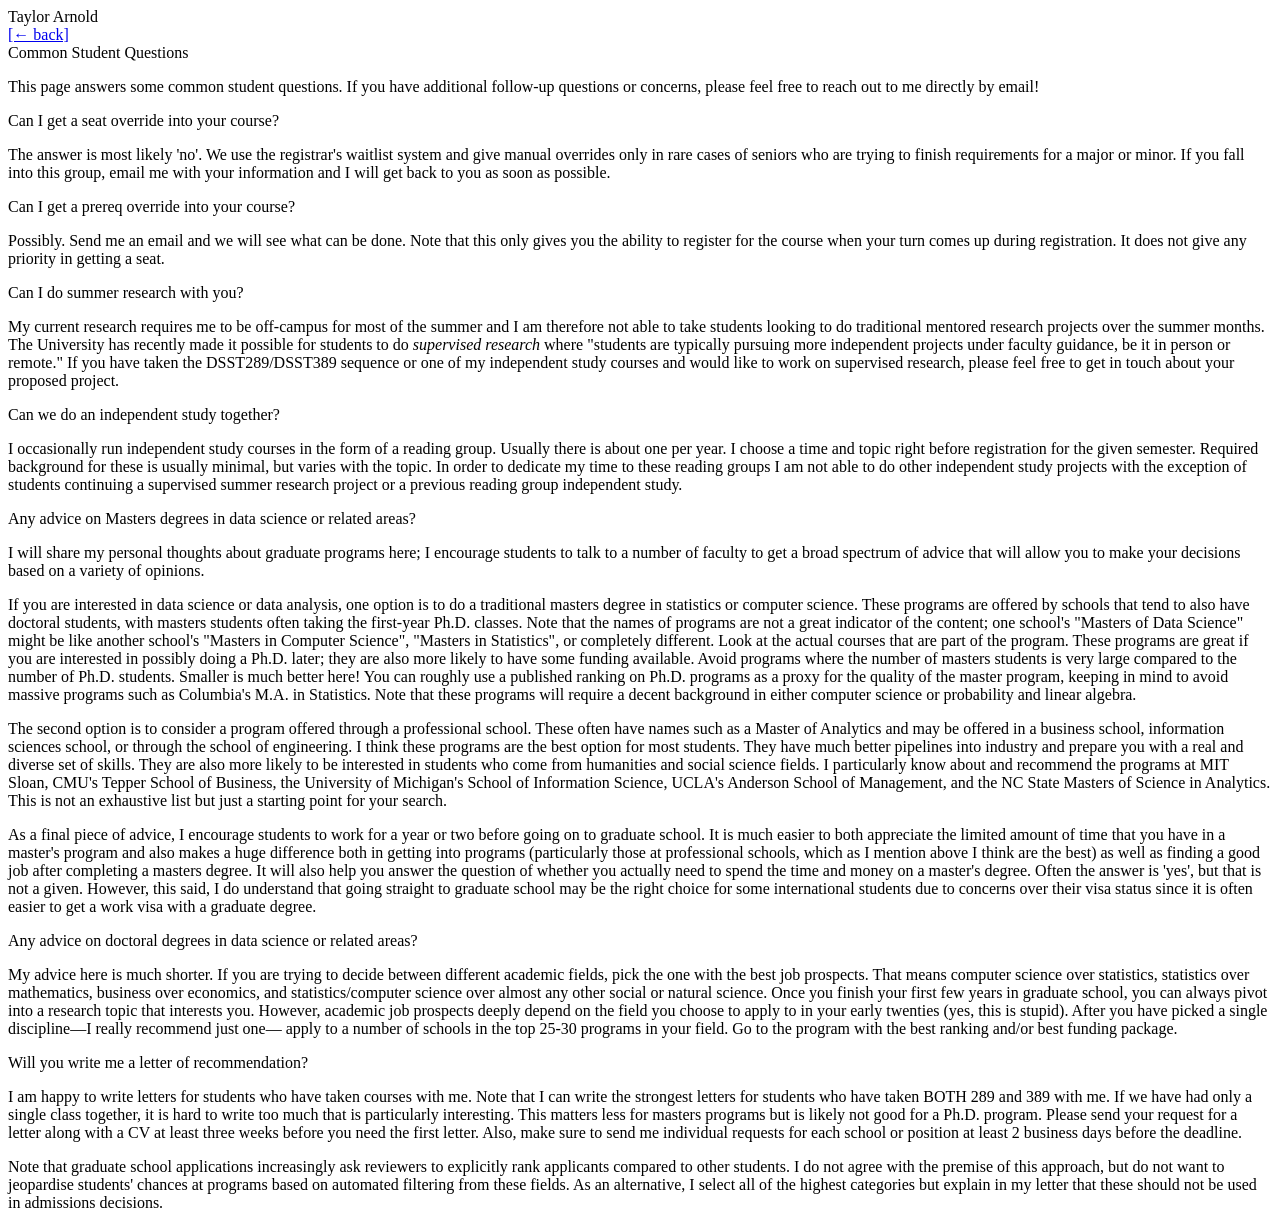
==== teaching.html @ 04e1a1da "Correct publication metadata, author formatting, grants, and teaching page typos" ====
<!DOCTYPE html>
<html lang="en">
  <head>
    <meta charset="utf-8" />

    <link rel="stylesheet" href="css/reset.css">
    <link rel="stylesheet" href="css/site.css">
    <link rel="apple-touch-icon" sizes="180x180" href="icon/apple-touch-icon.png">
    <link rel="icon" type="image/png" sizes="32x32" href="icon/favicon-32x32.png">
    <link rel="icon" type="image/png" sizes="16x16" href="icon/favicon-16x16.png">
    <link rel="manifest" href="icon/site.webmanifest">

    <meta name="viewport" content="width=device-width, initial-scale=1" />
    <meta name="theme-color" content="#000000" />
    <meta
      name="description"
      content="Taylor Arnold"
    />
    <title>Taylor Arnold</title>
</head>
  <body>

    <div id="conteneur">
      <div id="tete">
        <div id="nom">
          Taylor Arnold
        </div>
        <div id="liens">
          <a href="index.html">[&leftarrow; back]</a> &nbsp;
        </div>
        <div id="titre">
          Common Student Questions<br/>
        </div>
      </div>

    <div id="boitedetexte">
      <p class="en">
         This page answers some common student questions. If you have
         additional follow-up questions or concerns, please feel free
         to reach out to me directly by email!
      </p>
    </div>

    <div id="publications">
      <div class="pubtete">
        Can I get a seat override into your course?
      </div>
      <p class="cp">
        The answer is most likely 'no'. We use the registrar's waitlist system
        and give manual overrides only in rare cases of seniors who are trying
        to finish requirements for a major or minor. If you fall into this group,
        email me with your information and I will get back to you as soon as possible.
      </p>
      <div class="pubtete">
        Can I get a prereq override into your course?
      </div>
      <p class="cp">
        Possibly. Send me an email and we will see what can be done. Note that this
        only gives you the ability to register for the course when your turn
        comes up during registration. It does not give any priority in getting a seat.
      </p>      
      <div class="pubtete">
        Can I do summer research with you?
      </div>
      <p class="cp"> 
        My current research requires me to be off-campus for most of the summer and
        I am therefore not able to take students looking to do traditional mentored
        research projects over the summer months. 
        The University has recently made it possible for students to do
        <i>supervised research</i> where "students are typically pursuing more
        independent projects under faculty guidance, be it in person or remote." 
        If you have taken the DSST289/DSST389 sequence or one of my independent
        study courses and would like to work on supervised research, please feel 
        free to get in touch about your proposed project.
      </p>
      <div class="pubtete">
        Can we do an independent study together? 
      </div>
      <p class="cp">
        I occasionally run independent study courses in the form of a reading group.
        Usually there is about one per year. I choose a time and topic right before
        registration for the given semester. Required background for these is usually
        minimal, but varies with the topic. In order to dedicate my time to these
        reading groups I am not able to do other independent study projects with the
        exception of students continuing a supervised summer research project or 
        a previous reading group independent study.
      </p>
      <div class="pubtete">
        Any advice on Masters degrees in data science or related areas?
      </div>
      <p class="cp">
        I will share my personal thoughts about graduate programs here; I encourage
        students to talk to a number of faculty to get a broad spectrum of advice
        that will allow you to make your decisions based on a variety of opinions.
      </p>
      <p class="cp">
        If you are interested in data science or data analysis, one option is to
        do a traditional masters degree in statistics or computer science.
        These programs are offered by schools that tend to also have doctoral 
        students, with masters students often taking the first-year Ph.D. classes.
        Note that the names of programs are not a great indicator of the content;
        one school's "Masters of Data Science" might be like another school's
        "Masters in Computer Science", "Masters in Statistics", or completely
        different. Look at the actual courses that are part of the program. These
        programs are great if you are interested in possibly doing a Ph.D. later;
        they are also more likely to have some funding available. Avoid programs
        where the number of masters students is very large compared to the number
        of Ph.D. students. Smaller is much better here! You can roughly use a 
        published ranking on Ph.D. programs as a proxy for the quality of the
        master program, keeping in mind to avoid massive programs such as Columbia's 
        M.A. in Statistics. Note that these programs will require a decent background
        in either computer science or probability and linear algebra.
      </p>
      <p class="cp">
        The second option is to consider a program offered through a professional
        school. These often have names such as a Master of Analytics and may be
        offered in a business school, information sciences school, or through
        the school of engineering. I think these programs are the best option for
        most students. They have much better pipelines into industry and prepare
        you with a real and diverse set of skills. They are also more likely to be
        interested in students who come from humanities and social science fields.
        I particularly know about and recommend the programs at MIT Sloan, CMU's
        Tepper School of Business, the University of Michigan's School of Information
        Science, UCLA's Anderson School of Management, and the NC State Masters of 
        Science in Analytics. This is not an exhaustive list but just a starting point
        for your search.
      </p>
      <p class="cp">
        As a final piece of advice, I encourage students to work for a year or two
        before going on to graduate school. It is much easier to
        both appreciate the limited amount of time that you have in a master's program
        and also makes a huge difference both in getting into programs (particularly
        those at professional schools, which as I mention above I think are the best)
        as well as finding a good job after completing a masters degree. It will also
        help you answer the question of whether you actually need to spend the time 
        and money on a master's degree. Often the answer is 'yes', but that is not a
        given. However, this said, I do understand that going straight to graduate
        school may be the right choice for some international students due to concerns
        over their visa status since it is often easier to get a work visa with a 
        graduate degree.
      </p>
       <div class="pubtete">
        Any advice on doctoral degrees in data science or related areas?
      </div>
      <p class="cp">
        My advice here is much shorter. If you are trying to decide between 
        different academic fields, pick the one with the best job prospects. That
        means computer science over statistics, statistics over mathematics,
        business over economics, and
        statistics/computer science over almost any other social or natural science.
        Once you finish your first few years in graduate school, you can always
        pivot into a research topic that interests you. However, academic job
        prospects deeply depend on the field you choose to apply to in your early
        twenties (yes, this is
        stupid). After you have picked a single discipline&mdash;I really recommend
        just one&mdash;
        apply to a number of schools in the top 25-30 programs in your field. Go to the
        program with the best ranking and/or best funding package.
      </p>
      <div class="pubtete">
        Will you write me a letter of recommendation?
      </div>
      <p class="cp">
        I am happy to write letters for students who have taken courses with me. 
        Note that I can write the strongest letters for students who have taken
        BOTH 289 and 389 with me. If we have had only a single class together, it
        is hard to write too much that is particularly interesting.
        This matters less for masters programs but is likely not good for a Ph.D.
        program. Please send your
        request for a letter along with a CV at least three weeks before you need
        the first letter. Also, make sure to send me individual requests for each
        school or position at least 2 business days before the deadline.
      </p>
      <p class="cp">
        Note that graduate school applications increasingly ask reviewers to 
        explicitly rank applicants compared to other students. I do not agree
        with the premise of this approach, but do not want to jeopardise students'
        chances at programs based on automated filtering from these fields. As 
        an alternative, I select all of the highest categories but explain in 
        my letter that these should not be used in admissions decisions.
      </p>
   </div>
   </div>

  </body>
</html>
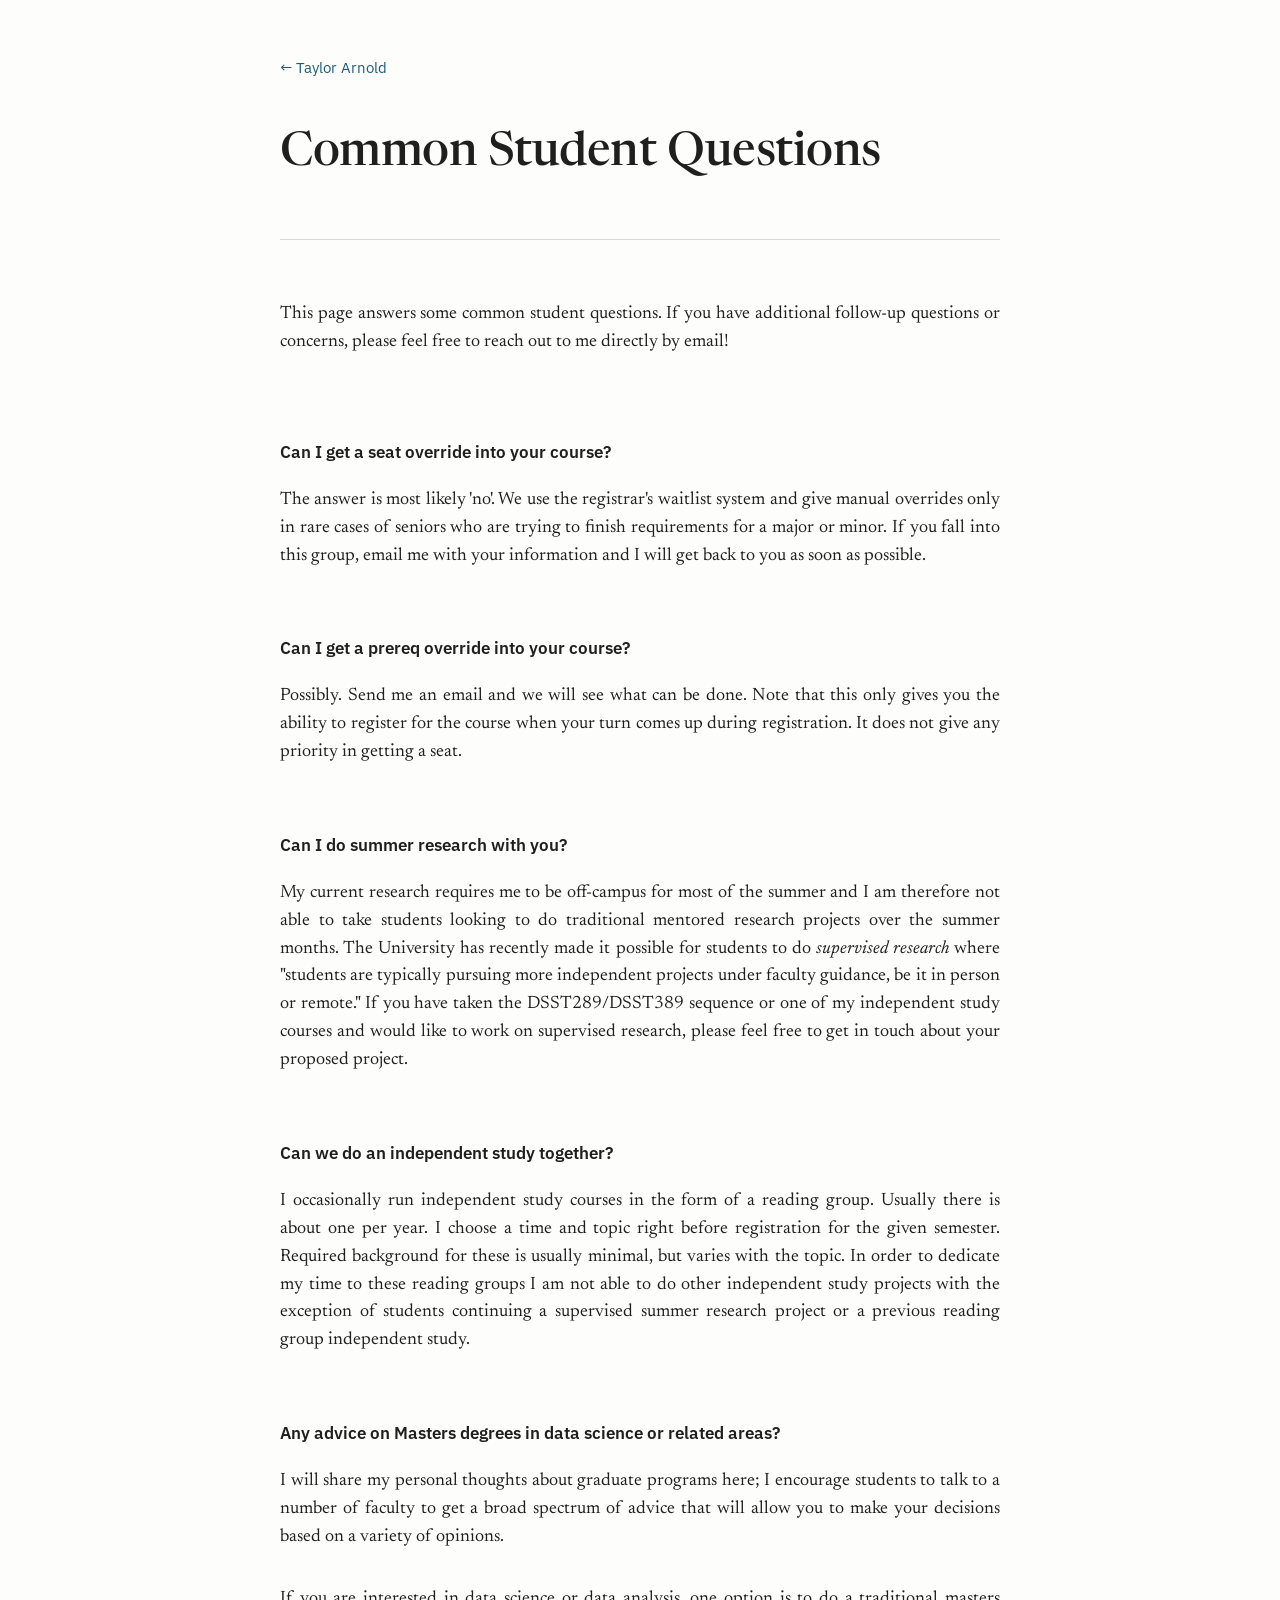
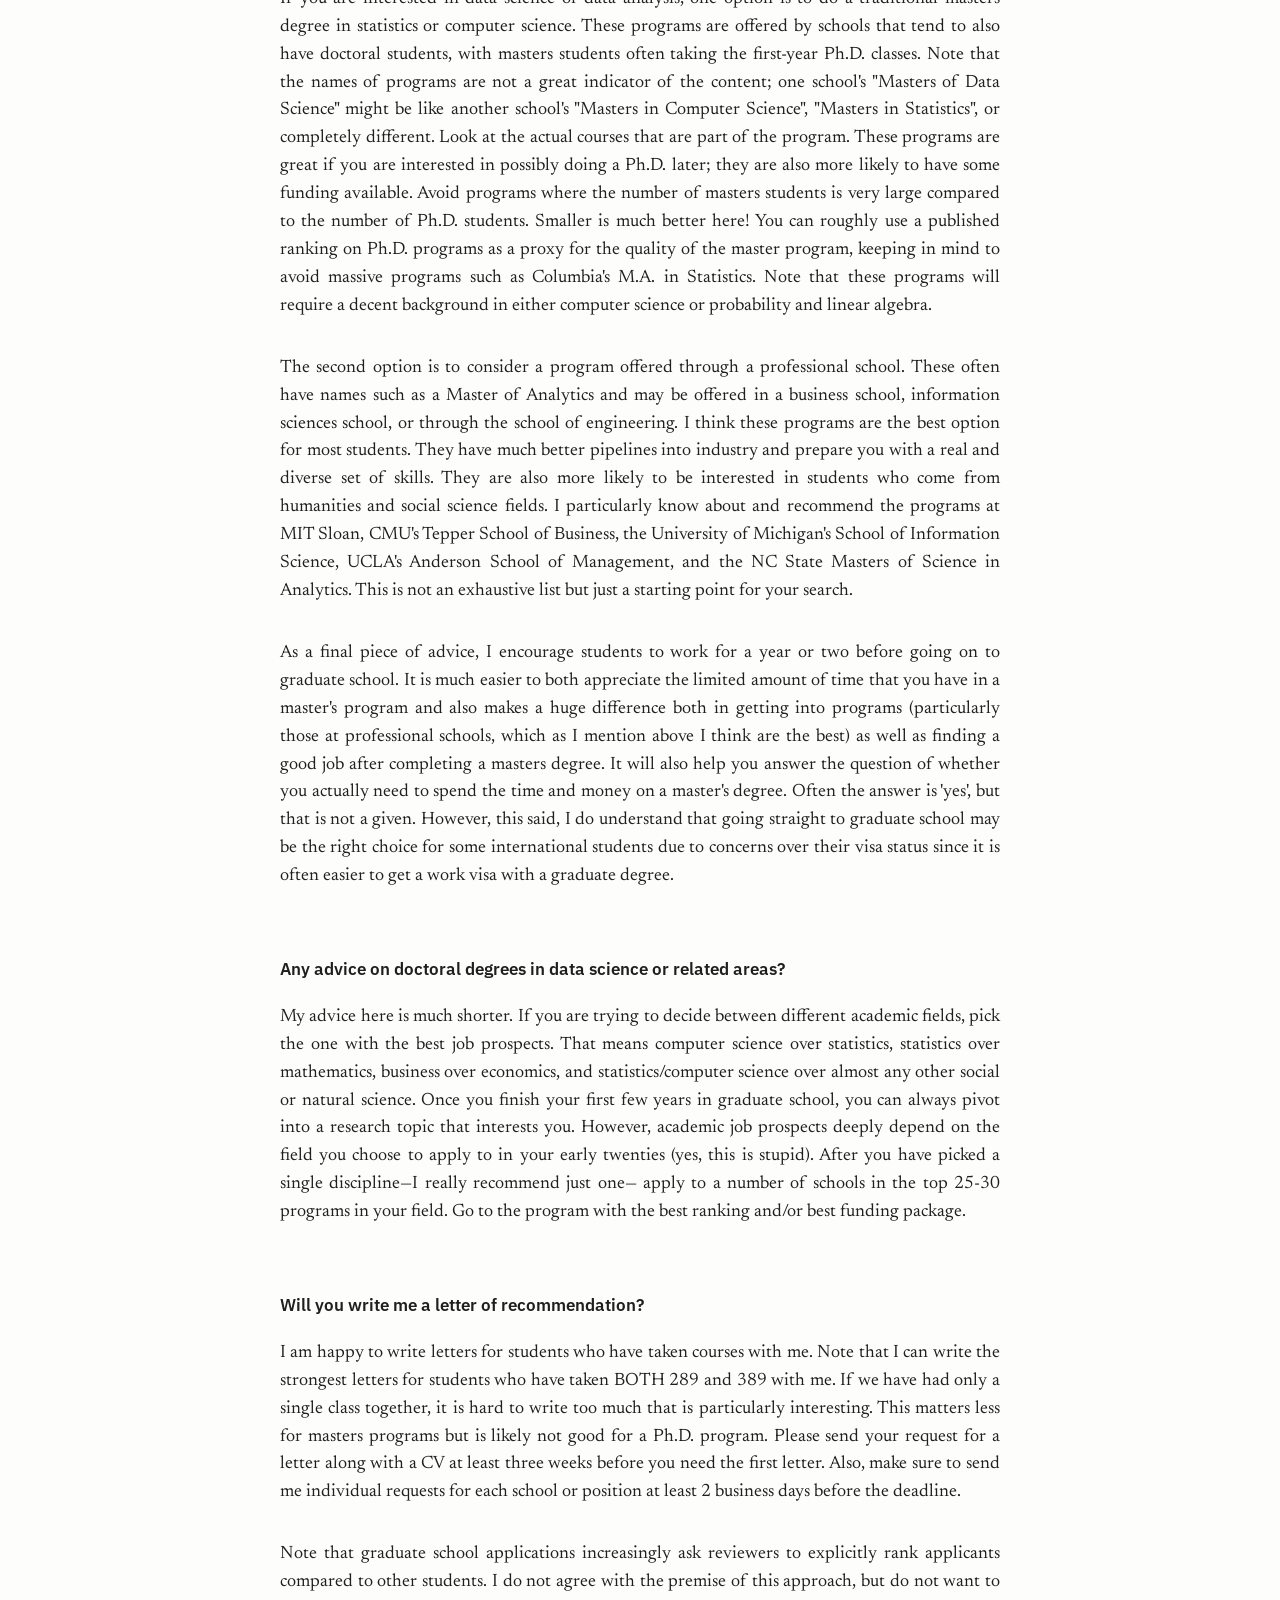
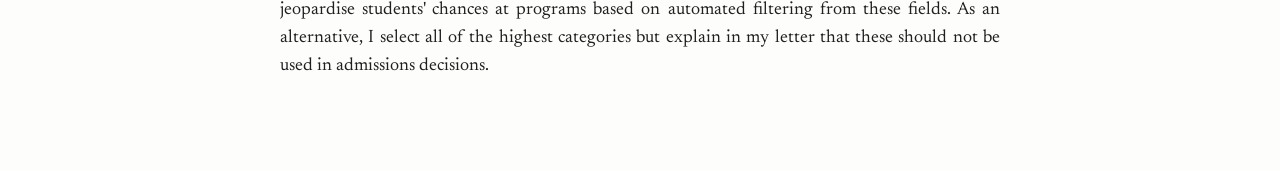
==== commit 550f381a: "auto update" ====
--- a/teaching.html
+++ b/teaching.html
@@ -2,67 +2,55 @@
 <html lang="en">
   <head>
     <meta charset="utf-8" />
+    <meta name="viewport" content="width=device-width, initial-scale=1" />
+    <title>Student FAQ · Taylor Arnold</title>
+    <meta name="description" content="Answers to common student questions for Taylor Arnold, University of Richmond." />
+    <meta name="theme-color" content="#1d5c7a" />
 
     <link rel="stylesheet" href="css/reset.css">
     <link rel="stylesheet" href="css/site.css">
+    <link rel="preconnect" href="https://fonts.googleapis.com">
+    <link rel="preconnect" href="https://fonts.gstatic.com" crossorigin>
+    <link href="https://fonts.googleapis.com/css2?family=IBM+Plex+Sans:wght@400;500;600&family=Newsreader:ital,opsz,wght@0,6..72,400;0,6..72,500;0,6..72,600;1,6..72,400&display=swap" rel="stylesheet">
     <link rel="apple-touch-icon" sizes="180x180" href="icon/apple-touch-icon.png">
     <link rel="icon" type="image/png" sizes="32x32" href="icon/favicon-32x32.png">
     <link rel="icon" type="image/png" sizes="16x16" href="icon/favicon-16x16.png">
     <link rel="manifest" href="icon/site.webmanifest">
-
-    <meta name="viewport" content="width=device-width, initial-scale=1" />
-    <meta name="theme-color" content="#000000" />
-    <meta
-      name="description"
-      content="Taylor Arnold"
-    />
-    <title>Taylor Arnold</title>
-</head>
+  </head>
   <body>
 
-    <div id="conteneur">
-      <div id="tete">
-        <div id="nom">
-          Taylor Arnold
-        </div>
-        <div id="liens">
-          <a href="index.html">[&leftarrow; back]</a> &nbsp;
-        </div>
-        <div id="titre">
-          Common Student Questions<br/>
-        </div>
-      </div>
+  <div id="page">
 
-    <div id="boitedetexte">
-      <p class="en">
+    <header id="head">
+      <div class="back"><a href="index.html">&larr; Taylor Arnold</a></div>
+      <h1>Common Student Questions</h1>
+    </header>
+
+    <div class="section">
+      <p>
          This page answers some common student questions. If you have
          additional follow-up questions or concerns, please feel free
          to reach out to me directly by email!
       </p>
     </div>
 
-    <div id="publications">
-      <div class="pubtete">
-        Can I get a seat override into your course?
-      </div>
-      <p class="cp">
+    <div class="section">
+
+      <h3>Can I get a seat override into your course?</h3>
+      <p>
         The answer is most likely 'no'. We use the registrar's waitlist system
         and give manual overrides only in rare cases of seniors who are trying
         to finish requirements for a major or minor. If you fall into this group,
         email me with your information and I will get back to you as soon as possible.
       </p>
-      <div class="pubtete">
-        Can I get a prereq override into your course?
-      </div>
-      <p class="cp">
+      <h3>Can I get a prereq override into your course?</h3>
+      <p>
         Possibly. Send me an email and we will see what can be done. Note that this
         only gives you the ability to register for the course when your turn
         comes up during registration. It does not give any priority in getting a seat.
       </p>      
-      <div class="pubtete">
-        Can I do summer research with you?
-      </div>
-      <p class="cp"> 
+      <h3>Can I do summer research with you?</h3>
+      <p> 
         My current research requires me to be off-campus for most of the summer and
         I am therefore not able to take students looking to do traditional mentored
         research projects over the summer months. 
@@ -73,10 +61,8 @@
         study courses and would like to work on supervised research, please feel 
         free to get in touch about your proposed project.
       </p>
-      <div class="pubtete">
-        Can we do an independent study together? 
-      </div>
-      <p class="cp">
+      <h3>Can we do an independent study together?</h3>
+      <p>
         I occasionally run independent study courses in the form of a reading group.
         Usually there is about one per year. I choose a time and topic right before
         registration for the given semester. Required background for these is usually
@@ -85,15 +71,13 @@
         exception of students continuing a supervised summer research project or 
         a previous reading group independent study.
       </p>
-      <div class="pubtete">
-        Any advice on Masters degrees in data science or related areas?
-      </div>
-      <p class="cp">
+      <h3>Any advice on Masters degrees in data science or related areas?</h3>
+      <p>
         I will share my personal thoughts about graduate programs here; I encourage
         students to talk to a number of faculty to get a broad spectrum of advice
         that will allow you to make your decisions based on a variety of opinions.
       </p>
-      <p class="cp">
+      <p>
         If you are interested in data science or data analysis, one option is to
         do a traditional masters degree in statistics or computer science.
         These programs are offered by schools that tend to also have doctoral 
@@ -111,7 +95,7 @@
         M.A. in Statistics. Note that these programs will require a decent background
         in either computer science or probability and linear algebra.
       </p>
-      <p class="cp">
+      <p>
         The second option is to consider a program offered through a professional
         school. These often have names such as a Master of Analytics and may be
         offered in a business school, information sciences school, or through
@@ -125,7 +109,7 @@
         Science in Analytics. This is not an exhaustive list but just a starting point
         for your search.
       </p>
-      <p class="cp">
+      <p>
         As a final piece of advice, I encourage students to work for a year or two
         before going on to graduate school. It is much easier to
         both appreciate the limited amount of time that you have in a master's program
@@ -139,10 +123,8 @@
         over their visa status since it is often easier to get a work visa with a 
         graduate degree.
       </p>
-       <div class="pubtete">
-        Any advice on doctoral degrees in data science or related areas?
-      </div>
-      <p class="cp">
+       <h3>Any advice on doctoral degrees in data science or related areas?</h3>
+      <p>
         My advice here is much shorter. If you are trying to decide between 
         different academic fields, pick the one with the best job prospects. That
         means computer science over statistics, statistics over mathematics,
@@ -157,10 +139,8 @@
         apply to a number of schools in the top 25-30 programs in your field. Go to the
         program with the best ranking and/or best funding package.
       </p>
-      <div class="pubtete">
-        Will you write me a letter of recommendation?
-      </div>
-      <p class="cp">
+      <h3>Will you write me a letter of recommendation?</h3>
+      <p>
         I am happy to write letters for students who have taken courses with me. 
         Note that I can write the strongest letters for students who have taken
         BOTH 289 and 389 with me. If we have had only a single class together, it
@@ -171,7 +151,7 @@
         the first letter. Also, make sure to send me individual requests for each
         school or position at least 2 business days before the deadline.
       </p>
-      <p class="cp">
+      <p>
         Note that graduate school applications increasingly ask reviewers to 
         explicitly rank applicants compared to other students. I do not agree
         with the premise of this approach, but do not want to jeopardise students'
@@ -179,8 +159,9 @@
         an alternative, I select all of the highest categories but explain in 
         my letter that these should not be used in admissions decisions.
       </p>
-   </div>
-   </div>
+    </div>
+
+  </div>
 
   </body>
 </html>
--- a/css/site.css
+++ b/css/site.css
@@ -0,0 +1,382 @@
+/****** Main site styles ***************/
+
+:root {
+  --body-font: "Newsreader", Georgia, "Times New Roman", serif;
+  --ui-font: "IBM Plex Sans", "Helvetica Neue", Arial, sans-serif;
+  --bg: #fdfdfb;
+  --ink: #1f1f1f;
+  --soft: #3d3d3d;
+  --muted: #6b6b6b;
+  --accent: #1d5c7a;
+  --accent-hover: #0f3a4f;
+  --rule: #dcdcd6;
+  --wash: #f1f4f5;
+  --page-width: 720px;
+}
+
+@media (prefers-color-scheme: dark) {
+  :root:not([data-theme="light"]) {
+    --bg: #16181a;
+    --ink: #e6e4df;
+    --soft: #cfcdc8;
+    --muted: #9a9892;
+    --accent: #7fb8d4;
+    --accent-hover: #b4d8ea;
+    --rule: #34373a;
+    --wash: #1f2427;
+  }
+}
+
+:root[data-theme="dark"] {
+  --bg: #16181a;
+  --ink: #e6e4df;
+  --soft: #cfcdc8;
+  --muted: #9a9892;
+  --accent: #7fb8d4;
+  --accent-hover: #b4d8ea;
+  --rule: #34373a;
+  --wash: #1f2427;
+}
+
+body {
+  font-family: var(--body-font);
+  font-size: 18px;
+  line-height: 1.55;
+  color: var(--ink);
+  background: var(--bg);
+  -webkit-font-smoothing: antialiased;
+  font-optical-sizing: auto;
+}
+
+a:link, a:visited {
+  text-decoration: none;
+  color: var(--accent);
+  transition: color 0.2s;
+}
+
+a:hover {
+  color: var(--accent-hover);
+  text-decoration: underline;
+  text-underline-offset: 0.15em;
+}
+
+i, em {
+  font-style: italic;
+}
+
+b, strong {
+  font-weight: 600;
+}
+
+sup {
+  font-size: smaller;
+  vertical-align: super;
+  line-height: 0;
+}
+
+/****** Layout ***************/
+
+#page {
+  max-width: var(--page-width);
+  margin: 0 auto;
+  padding: 48px 24px 64px 24px;
+}
+
+/****** Header ***************/
+
+#head {
+  font-family: var(--ui-font);
+  padding-bottom: 1.5em;
+  border-bottom: 1px solid var(--rule);
+}
+
+#head .head-row {
+  display: flex;
+  align-items: center;
+  justify-content: space-between;
+  gap: 1.5em;
+}
+
+#head .portrait {
+  width: 128px;
+  height: 128px;
+  flex: 0 0 128px;
+  border-radius: 6px;
+  border: 1px solid var(--rule);
+  object-fit: cover;
+  display: block;
+}
+
+#head h1 {
+  font-family: var(--body-font);
+  font-size: 2.6em;
+  font-weight: 500;
+  line-height: 1.1;
+  letter-spacing: -0.01em;
+  font-variation-settings: "opsz" 72;
+}
+
+#head .roles {
+  padding-top: 0.6em;
+  font-size: 1em;
+  line-height: 1.45;
+  color: var(--soft);
+}
+
+#head nav {
+  padding-top: 1.1em;
+  font-size: 0.85em;
+  line-height: 1.8;
+}
+
+#head nav a {
+  white-space: nowrap;
+  margin-right: 1.1em;
+}
+
+#head nav a:last-child {
+  margin-right: 0;
+}
+
+#head nav .nav-row + .nav-row {
+  padding-top: 0.15em;
+}
+
+#head nav .nav-external {
+  font-size: 0.92em;
+}
+
+#head nav .nav-external a:link,
+#head nav .nav-external a:visited {
+  color: var(--muted);
+}
+
+#head nav .nav-external a:hover {
+  color: var(--accent);
+}
+
+#head .back {
+  font-size: 0.85em;
+  padding-bottom: 1.2em;
+}
+
+/****** Sections ***************/
+
+.section {
+  padding-top: 2.4em;
+}
+
+.section h2 {
+  font-family: var(--body-font);
+  font-size: 1.55em;
+  font-weight: 500;
+  line-height: 1.2;
+  letter-spacing: -0.005em;
+  font-variation-settings: "opsz" 48;
+  color: var(--ink);
+  border-top: 1px solid var(--rule);
+  padding-top: 0.7em;
+  padding-bottom: 0.6em;
+}
+
+.section h3 {
+  font-family: var(--ui-font);
+  font-size: 0.95em;
+  font-weight: 600;
+  color: var(--ink);
+  padding-top: 1.8em;
+  padding-bottom: 0.2em;
+}
+
+.section h3:first-of-type {
+  padding-top: 0.2em;
+}
+
+.section p {
+  padding-bottom: 0.9em;
+}
+
+.section p {
+  text-align: justify;
+  hyphens: auto;
+}
+
+.themes .selected,
+.cites li {
+  text-align: left;
+  hyphens: manual;
+}
+
+
+.section p:last-child {
+  padding-bottom: 0;
+}
+
+/****** Lead call-out ***************/
+
+.callout {
+  padding: 1em 1.2em 1.1em 1.2em;
+  background: var(--wash);
+  border-left: 3px solid var(--accent);
+  border-radius: 0 4px 4px 0;
+}
+
+.callout h2 {
+  font-family: var(--ui-font);
+  font-size: 0.8em;
+  font-weight: 600;
+  letter-spacing: 0.09em;
+  text-transform: uppercase;
+  font-variation-settings: normal;
+  color: var(--muted);
+  border-top: none;
+  padding-top: 0;
+  padding-bottom: 0.5em;
+}
+
+.callout p {
+  color: var(--ink);
+}
+
+/****** Research themes ***************/
+
+.themes {
+  list-style: none;
+}
+
+.themes > li {
+  padding-top: 1.5em;
+}
+
+.themes > li:first-child {
+  padding-top: 0;
+}
+
+.themes .name {
+  font-family: var(--ui-font);
+  font-weight: 600;
+  font-size: 1em;
+  line-height: 1.3;
+  padding: 0;
+}
+
+.themes .fields {
+  font-family: var(--ui-font);
+  font-size: 0.78em;
+  letter-spacing: 0.03em;
+  color: var(--muted);
+  padding-bottom: 0.35em;
+}
+
+.themes .selected {
+  padding-top: 0.3em;
+  font-size: 0.9em;
+  line-height: 1.5;
+  color: var(--soft);
+}
+
+.themes .selected .label {
+  font-family: var(--ui-font);
+  font-size: 0.85em;
+  font-weight: 500;
+  color: var(--muted);
+}
+
+/****** Publication lists ***************/
+
+.cites {
+  list-style: none;
+}
+
+.cites li {
+  padding: 0.55em 0 0.55em 1.2em;
+  text-indent: -1.2em;
+  font-size: 0.93em;
+  line-height: 1.45;
+  color: var(--soft);
+  scroll-margin-top: 1em;
+  transition: background-color 0.6s;
+}
+
+.cites .doi {
+  hyphens: none;
+  overflow-wrap: anywhere;
+}
+
+.cites li:target {
+  background: var(--wash);
+}
+
+.cites .links a {
+  display: inline-block;
+  font-family: var(--ui-font);
+  font-size: 0.68em;
+  font-weight: 600;
+  letter-spacing: 0.05em;
+  text-transform: uppercase;
+  text-indent: 0;
+  line-height: 1.5;
+  vertical-align: 0.1em;
+  margin-left: 0.35em;
+  padding: 0.12em 0.5em;
+  border-radius: 3px;
+  background: var(--wash);
+  border: 1px solid var(--rule);
+  white-space: nowrap;
+}
+
+.cites .links a:hover {
+  text-decoration: none;
+  color: var(--bg);
+  background: var(--accent);
+  border-color: var(--accent);
+}
+
+/****** Footer ***************/
+
+#foot {
+  margin-top: 3em;
+  padding-top: 1.2em;
+  border-top: 1px solid var(--rule);
+  font-family: var(--ui-font);
+  font-size: 0.8em;
+  color: var(--muted);
+}
+
+/****** Mobile ***************/
+
+@media only screen and (max-width: 600px) {
+
+body {
+  font-size: 17px;
+}
+
+#page {
+  padding: 28px 16px 48px 16px;
+}
+
+#head .head-row {
+  flex-direction: column-reverse;
+  align-items: flex-start;
+  gap: 1em;
+}
+
+#head .portrait {
+  width: 96px;
+  height: 96px;
+  flex-basis: 96px;
+}
+
+#head h1 {
+  font-size: 2.1em;
+}
+
+.section p {
+  text-align: left;
+}
+
+.callout {
+  padding: 0.9em 1em 1em 1em;
+}
+
+}
